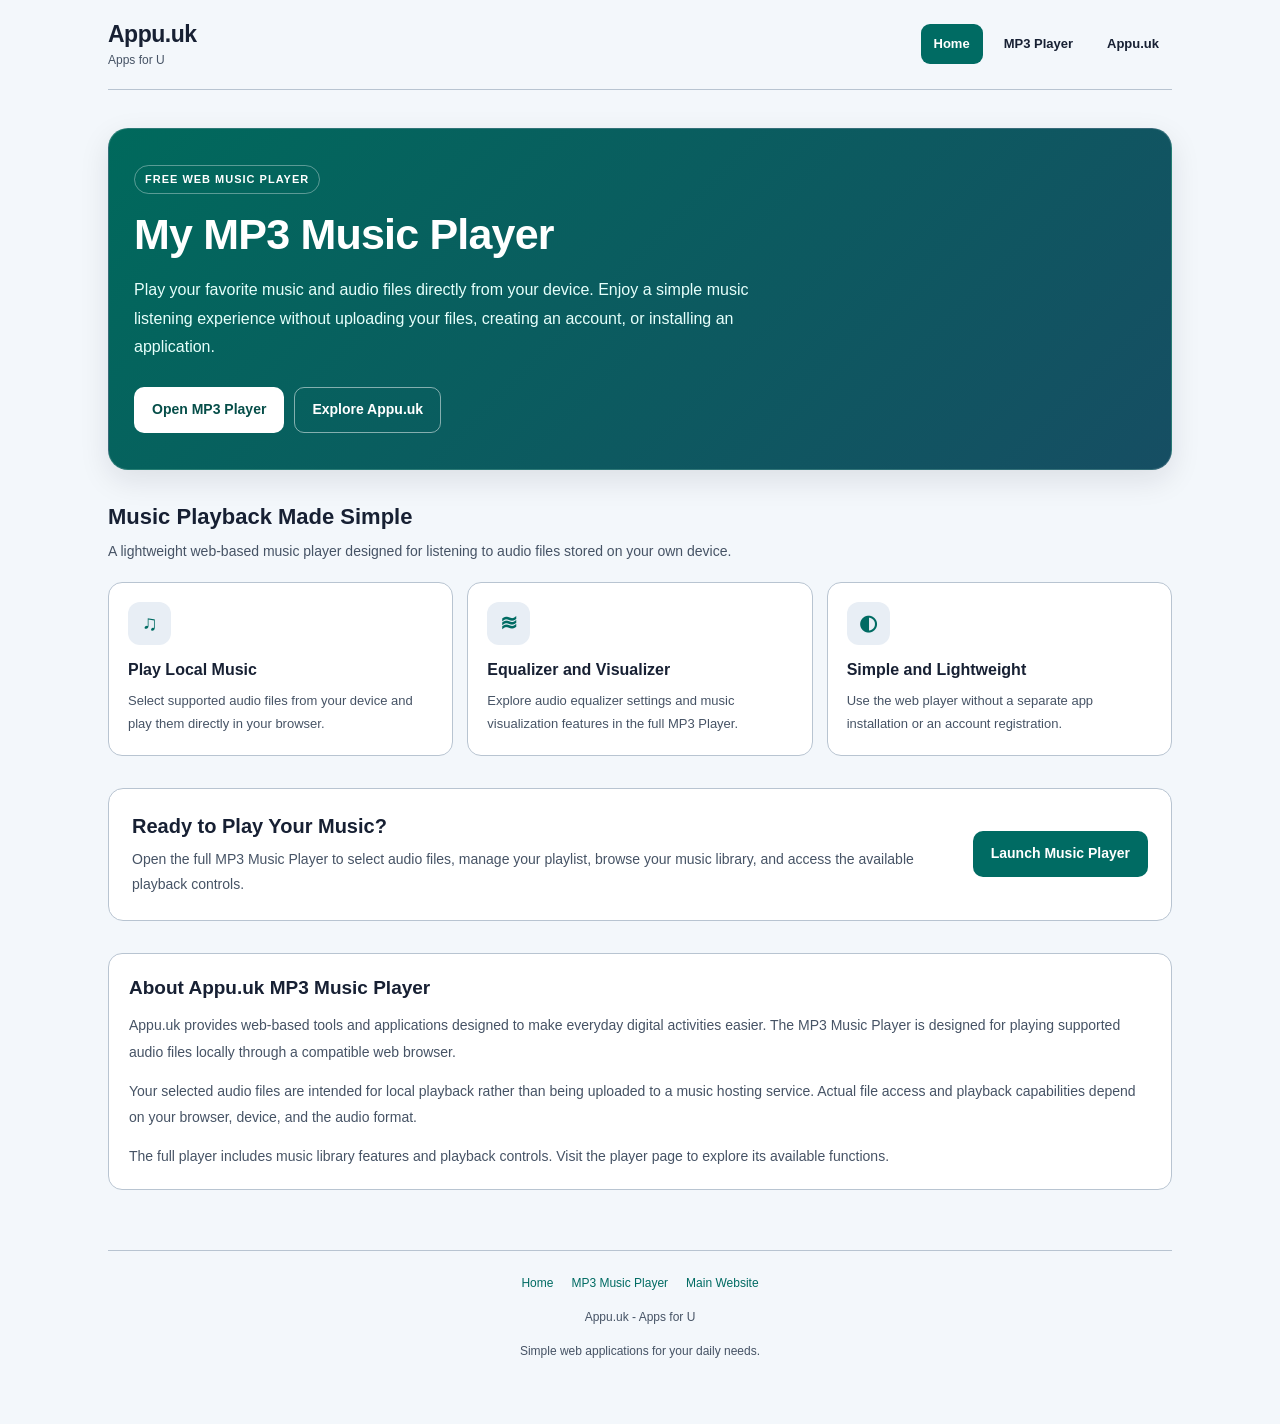
==== index.html @ 27577bc5 "Create index.html Create subdomain mp3.appu.uk." ====
<!doctype html>
<html amp lang="en">
<head>
  <meta charset="utf-8">
  <meta name="viewport" content="width=device-width,minimum-scale=1,initial-scale=1">

  <title>Appu.uk MP3 Player | Apps for U</title>

  <meta name="description" content="Discover the free Appu.uk MP3 Music Player. Play local music and audio files directly from your device without uploading files, signing up, or installing an app.">

  <meta name="theme-color" content="#006b63">
  <meta name="color-scheme" content="light dark">

  <link rel="canonical" href="https://www.mp3.appu.uk/">

  <link rel="icon" href="https://www.mp3.appu.uk/player/icons/icon-512.webp" type="image/webp">

  <script async src="https://cdn.ampproject.org/v0.js"></script>

  <style amp-boilerplate>
    body {
      -webkit-animation: -amp-start 8s steps(1,end) 0s 1 normal both;
      -moz-animation: -amp-start 8s steps(1,end) 0s 1 normal both;
      -ms-animation: -amp-start 8s steps(1,end) 0s 1 normal both;
      animation: -amp-start 8s steps(1,end) 0s 1 normal both;
    }

    @-webkit-keyframes -amp-start {
      from { visibility: hidden; }
      to { visibility: visible; }
    }

    @-moz-keyframes -amp-start {
      from { visibility: hidden; }
      to { visibility: visible; }
    }

    @-ms-keyframes -amp-start {
      from { visibility: hidden; }
      to { visibility: visible; }
    }

    @-o-keyframes -amp-start {
      from { visibility: hidden; }
      to { visibility: visible; }
    }

    @keyframes -amp-start {
      from { visibility: hidden; }
      to { visibility: visible; }
    }
  </style>

  <noscript>
    <style amp-boilerplate>
      body {
        -webkit-animation: none;
        -moz-animation: none;
        -ms-animation: none;
        animation: none;
      }
    </style>
  </noscript>

  <style amp-custom>
    :root {
      --amp-bg: #f3f7fb;
      --amp-surface: #ffffff;
      --amp-surface2: #e8eef5;
      --amp-text: #172033;
      --amp-muted: #465365;
      --amp-line: #b8c4d1;
      --amp-accent: #006b63;
      --amp-accent-text: #ffffff;
      --amp-gradient-start: #00695c;
      --amp-gradient-end: #164e63;
      --amp-shadow: 0 10px 30px rgba(15,23,42,.10);
    }

    * {
      box-sizing: border-box;
    }

    html {
      min-height: 100%;
      background: var(--amp-bg);
      scroll-behavior: smooth;
    }

    body {
      min-height: 100vh;
      margin: 0;
      padding: 0;
      background: var(--amp-bg);
      color: var(--amp-text);
      font-family: Arial, Helvetica, sans-serif;
      font-size: 16px;
      line-height: 1.6;
    }

    a {
      color: var(--amp-accent);
      text-decoration: none;
    }

    a:hover {
      text-decoration: underline;
    }

    .appu-site {
      width: 100%;
      max-width: 1100px;
      min-height: 100vh;
      margin: 0 auto;
      padding: 0 18px 35px;
    }

    .appu-header {
      display: flex;
      align-items: center;
      justify-content: space-between;
      gap: 18px;
      padding: 20px 0;
      border-bottom: 1px solid var(--amp-line);
    }

    .appu-brand {
      display: inline-block;
      min-width: 0;
      color: var(--amp-text);
      text-decoration: none;
    }

    .appu-brand-name {
      display: block;
      font-size: 23px;
      font-weight: 800;
      line-height: 1.25;
      letter-spacing: -.5px;
    }

    .appu-brand-tagline {
      display: block;
      margin-top: 3px;
      color: var(--amp-muted);
      font-size: 12px;
      line-height: 1.4;
    }

    .appu-desktop-nav {
      display: flex;
      align-items: center;
      justify-content: flex-end;
      gap: 8px;
    }

    .appu-nav-link {
      display: inline-flex;
      align-items: center;
      justify-content: center;
      min-height: 40px;
      padding: 8px 13px;
      border-radius: 9px;
      color: var(--amp-text);
      font-size: 13px;
      font-weight: 700;
      white-space: nowrap;
    }

    .appu-nav-link:hover {
      background: var(--amp-surface2);
      text-decoration: none;
    }

    .appu-nav-link-primary {
      background: var(--amp-accent);
      color: var(--amp-accent-text);
    }

    .appu-nav-link-primary:hover {
      background: var(--amp-gradient-start);
      color: var(--amp-accent-text);
    }

    .appu-main {
      padding: 38px 0 25px;
    }

    .appu-hero {
      position: relative;
      overflow: hidden;
      padding: 36px 25px;
      border: 1px solid rgba(255,255,255,.15);
      border-radius: 20px;
      background: linear-gradient(
        135deg,
        var(--amp-gradient-start),
        var(--amp-gradient-end)
      );
      color: #ffffff;
      box-shadow: var(--amp-shadow);
    }

    .appu-eyebrow {
      display: inline-block;
      margin-bottom: 15px;
      padding: 5px 10px;
      border: 1px solid rgba(255,255,255,.35);
      border-radius: 999px;
      color: #ffffff;
      font-size: 11px;
      font-weight: 700;
      letter-spacing: 1px;
      text-transform: uppercase;
    }

    .appu-hero h1 {
      max-width: 700px;
      margin: 0 0 15px;
      color: #ffffff;
      font-size: clamp(27px,5vw,43px);
      font-weight: 800;
      line-height: 1.2;
      letter-spacing: -.8px;
    }

    .appu-hero p {
      max-width: 650px;
      margin: 0;
      color: #e6fffb;
      font-size: 16px;
      line-height: 1.8;
    }

    .appu-hero-actions {
      display: flex;
      flex-wrap: wrap;
      gap: 10px;
      margin-top: 25px;
    }

    .appu-button {
      display: inline-flex;
      align-items: center;
      justify-content: center;
      min-height: 46px;
      padding: 11px 17px;
      border: 1px solid transparent;
      border-radius: 10px;
      font-size: 14px;
      font-weight: 700;
      line-height: 1.4;
      text-align: center;
      transition: background-color .2s ease;
    }

    .appu-button-primary {
      background: #ffffff;
      color: #064e49;
    }

    .appu-button-primary:hover {
      background: #e6fffb;
      text-decoration: none;
    }

    .appu-button-secondary {
      border-color: rgba(255,255,255,.5);
      background: transparent;
      color: #ffffff;
    }

    .appu-button-secondary:hover {
      background: rgba(255,255,255,.12);
      text-decoration: none;
    }

    .appu-section {
      margin-top: 32px;
    }

    .appu-section-heading {
      margin: 0 0 7px;
      color: var(--amp-text);
      font-size: 22px;
      font-weight: 800;
      line-height: 1.4;
    }

    .appu-section-description {
      margin: 0 0 18px;
      color: var(--amp-muted);
      font-size: 14px;
      line-height: 1.7;
    }

    .appu-feature-grid {
      display: grid;
      grid-template-columns: repeat(3,minmax(0,1fr));
      gap: 14px;
    }

    .appu-feature {
      min-width: 0;
      padding: 19px;
      border: 1px solid var(--amp-line);
      border-radius: 14px;
      background: var(--amp-surface);
    }

    .appu-feature-icon {
      display: flex;
      align-items: center;
      justify-content: center;
      width: 43px;
      height: 43px;
      margin-bottom: 13px;
      border-radius: 12px;
      background: var(--amp-surface2);
      color: var(--amp-accent);
      font-size: 21px;
      font-weight: 700;
    }

    .appu-feature h3 {
      margin: 0 0 7px;
      color: var(--amp-text);
      font-size: 16px;
      font-weight: 800;
      line-height: 1.5;
    }

    .appu-feature p {
      margin: 0;
      color: var(--amp-muted);
      font-size: 13px;
      line-height: 1.8;
    }

    .appu-player-card {
      display: flex;
      align-items: center;
      justify-content: space-between;
      gap: 20px;
      padding: 23px;
      border: 1px solid var(--amp-line);
      border-radius: 15px;
      background: var(--amp-surface);
    }

    .appu-player-card-content {
      flex: 1 1 auto;
      min-width: 0;
    }

    .appu-player-card h2 {
      margin: 0 0 7px;
      color: var(--amp-text);
      font-size: 20px;
      line-height: 1.4;
    }

    .appu-player-card p {
      margin: 0;
      color: var(--amp-muted);
      font-size: 14px;
      line-height: 1.8;
    }

    .appu-player-card-action {
      flex: 0 0 auto;
    }

    .appu-button-accent {
      background: var(--amp-accent);
      color: var(--amp-accent-text);
    }

    .appu-button-accent:hover {
      background: var(--amp-gradient-start);
      color: var(--amp-accent-text);
      text-decoration: none;
    }

    .appu-info {
      padding: 20px;
      border: 1px solid var(--amp-line);
      border-radius: 14px;
      background: var(--amp-surface);
    }

    .appu-info h2 {
      margin: 0 0 10px;
      color: var(--amp-text);
      font-size: 19px;
      line-height: 1.5;
    }

    .appu-info p {
      margin: 0 0 12px;
      color: var(--amp-muted);
      font-size: 14px;
      line-height: 1.9;
    }

    .appu-info p:last-child {
      margin-bottom: 0;
    }

    .appu-footer {
      margin-top: 35px;
      padding: 22px 0 15px;
      border-top: 1px solid var(--amp-line);
      color: var(--amp-muted);
      font-size: 12px;
      line-height: 1.8;
      text-align: center;
    }

    .appu-footer-links {
      display: flex;
      flex-wrap: wrap;
      align-items: center;
      justify-content: center;
      gap: 8px 18px;
      margin-bottom: 10px;
    }

    .appu-mobile-nav {
      display: none;
    }

    @media (max-width:768px) {
      body {
        padding-bottom: 68px;
      }

      .appu-site {
        padding: 0 13px 25px;
      }

      .appu-header {
        padding: 15px 0;
      }

      .appu-brand-name {
        font-size: 21px;
      }

      .appu-desktop-nav {
        display: none;
      }

      .appu-main {
        padding-top: 20px;
      }

      .appu-hero {
        padding: 27px 19px;
        border-radius: 16px;
      }

      .appu-hero h1 {
        font-size: 29px;
      }

      .appu-hero p {
        font-size: 14px;
      }

      .appu-feature-grid {
        grid-template-columns: 1fr;
        gap: 11px;
      }

      .appu-feature {
        padding: 16px;
      }

      .appu-feature-icon {
        margin-bottom: 9px;
      }

      .appu-player-card {
        align-items: flex-start;
        flex-direction: column;
        gap: 16px;
        padding: 18px;
      }

      .appu-player-card-action {
        width: 100%;
      }

      .appu-player-card-action .appu-button {
        width: 100%;
      }

      .appu-mobile-nav {
        position: fixed;
        right: 0;
        bottom: 0;
        left: 0;
        z-index: 1000;
        display: flex;
        align-items: center;
        justify-content: space-around;
        height: 64px;
        padding-bottom: env(safe-area-inset-bottom);
        border-top: 1px solid var(--amp-line);
        background: var(--amp-surface);
      }

      .appu-mobile-nav a {
        display: flex;
        flex: 1 1 0;
        align-items: center;
        justify-content: center;
        flex-direction: column;
        gap: 3px;
        min-width: 0;
        height: 100%;
        color: var(--amp-text);
        font-size: 11px;
        font-weight: 700;
        line-height: 1.3;
        text-decoration: none;
      }

      .appu-mobile-nav a:hover {
        background: var(--amp-surface2);
      }

      .appu-mobile-nav-icon {
        font-size: 20px;
        line-height: 1.2;
      }

      .appu-mobile-nav .appu-mobile-active {
        color: var(--amp-accent);
      }
    }

    @media (prefers-reduced-motion:reduce) {
      *,
      *::before,
      *::after {
        scroll-behavior: auto !important;
        transition: none !important;
      }
    }
  </style>
</head>

<body>
  <div class="appu-site">

    <header class="appu-header">
      <a class="appu-brand" href="https://www.mp3.appu.uk/" aria-label="Appu.uk MP3 Player homepage">
        <span class="appu-brand-name">Appu.uk</span>
        <span class="appu-brand-tagline">Apps for U</span>
      </a>

      <nav class="appu-desktop-nav" aria-label="Main navigation">
        <a class="appu-nav-link appu-nav-link-primary" href="https://www.mp3.appu.uk/">Home</a>
        <a class="appu-nav-link" href="https://www.mp3.appu.uk/player">MP3 Player</a>
        <a class="appu-nav-link" href="https://www.appu.uk/">Appu.uk</a>
      </nav>
    </header>

    <main class="appu-main">

      <section class="appu-hero">
        <span class="appu-eyebrow">Free Web Music Player</span>

        <h1>My MP3 Music Player</h1>

        <p>
          Play your favorite music and audio files directly from your device.
          Enjoy a simple music listening experience without uploading your
          files, creating an account, or installing an application.
        </p>

        <div class="appu-hero-actions">
          <a class="appu-button appu-button-primary"
             href="https://www.mp3.appu.uk/player">
            Open MP3 Player
          </a>

          <a class="appu-button appu-button-secondary"
             href="https://www.appu.uk/">
            Explore Appu.uk
          </a>
        </div>
      </section>

      <section class="appu-section" aria-labelledby="features-title">
        <h2 class="appu-section-heading" id="features-title">
          Music Playback Made Simple
        </h2>

        <p class="appu-section-description">
          A lightweight web-based music player designed for listening to
          audio files stored on your own device.
        </p>

        <div class="appu-feature-grid">

          <article class="appu-feature">
            <div class="appu-feature-icon" aria-hidden="true">♫</div>
            <h3>Play Local Music</h3>
            <p>
              Select supported audio files from your device and play them
              directly in your browser.
            </p>
          </article>

          <article class="appu-feature">
            <div class="appu-feature-icon" aria-hidden="true">≋</div>
            <h3>Equalizer and Visualizer</h3>
            <p>
              Explore audio equalizer settings and music visualization
              features in the full MP3 Player.
            </p>
          </article>

          <article class="appu-feature">
            <div class="appu-feature-icon" aria-hidden="true">◐</div>
            <h3>Simple and Lightweight</h3>
            <p>
              Use the web player without a separate app installation or
              an account registration.
            </p>
          </article>

        </div>
      </section>

      <section class="appu-section" aria-labelledby="player-title">
        <div class="appu-player-card">
          <div class="appu-player-card-content">
            <h2 id="player-title">Ready to Play Your Music?</h2>
            <p>
              Open the full MP3 Music Player to select audio files, manage
              your playlist, browse your music library, and access the
              available playback controls.
            </p>
          </div>

          <div class="appu-player-card-action">
            <a class="appu-button appu-button-accent"
               href="https://www.mp3.appu.uk/player">
              Launch Music Player
            </a>
          </div>
        </div>
      </section>

      <section class="appu-section appu-info" aria-labelledby="about-title">
        <h2 id="about-title">About Appu.uk MP3 Music Player</h2>

        <p>
          Appu.uk provides web-based tools and applications designed to
          make everyday digital activities easier. The MP3 Music Player
          is designed for playing supported audio files locally through
          a compatible web browser.
        </p>

        <p>
          Your selected audio files are intended for local playback rather
          than being uploaded to a music hosting service. Actual file access
          and playback capabilities depend on your browser, device, and the
          audio format.
        </p>

        <p>
          The full player includes music library features and playback
          controls. Visit the player page to explore its available functions.
        </p>
      </section>

    </main>

    <footer class="appu-footer">
      <nav class="appu-footer-links" aria-label="Footer navigation">
        <a href="https://www.mp3.appu.uk/">Home</a>
        <a href="https://www.mp3.appu.uk/player">MP3 Music Player</a>
        <a href="https://www.appu.uk/">Main Website</a>
      </nav>

      <p>
        Appu.uk - Apps for U
      </p>

      <p>
        Simple web applications for your daily needs.
      </p>
    </footer>

  </div>

  <nav class="appu-mobile-nav" aria-label="Mobile navigation">
    <a class="appu-mobile-active" href="https://www.mp3.appu.uk/">
      <span class="appu-mobile-nav-icon" aria-hidden="true">⌂</span>
      <span>Home</span>
    </a>

    <a href="https://www.mp3.appu.uk/player">
      <span class="appu-mobile-nav-icon" aria-hidden="true">♫</span>
      <span>Player</span>
    </a>

    <a href="https://www.appu.uk/">
      <span class="appu-mobile-nav-icon" aria-hidden="true">▦</span>
      <span>Apps</span>
    </a>
  </nav>

</body>
</html>
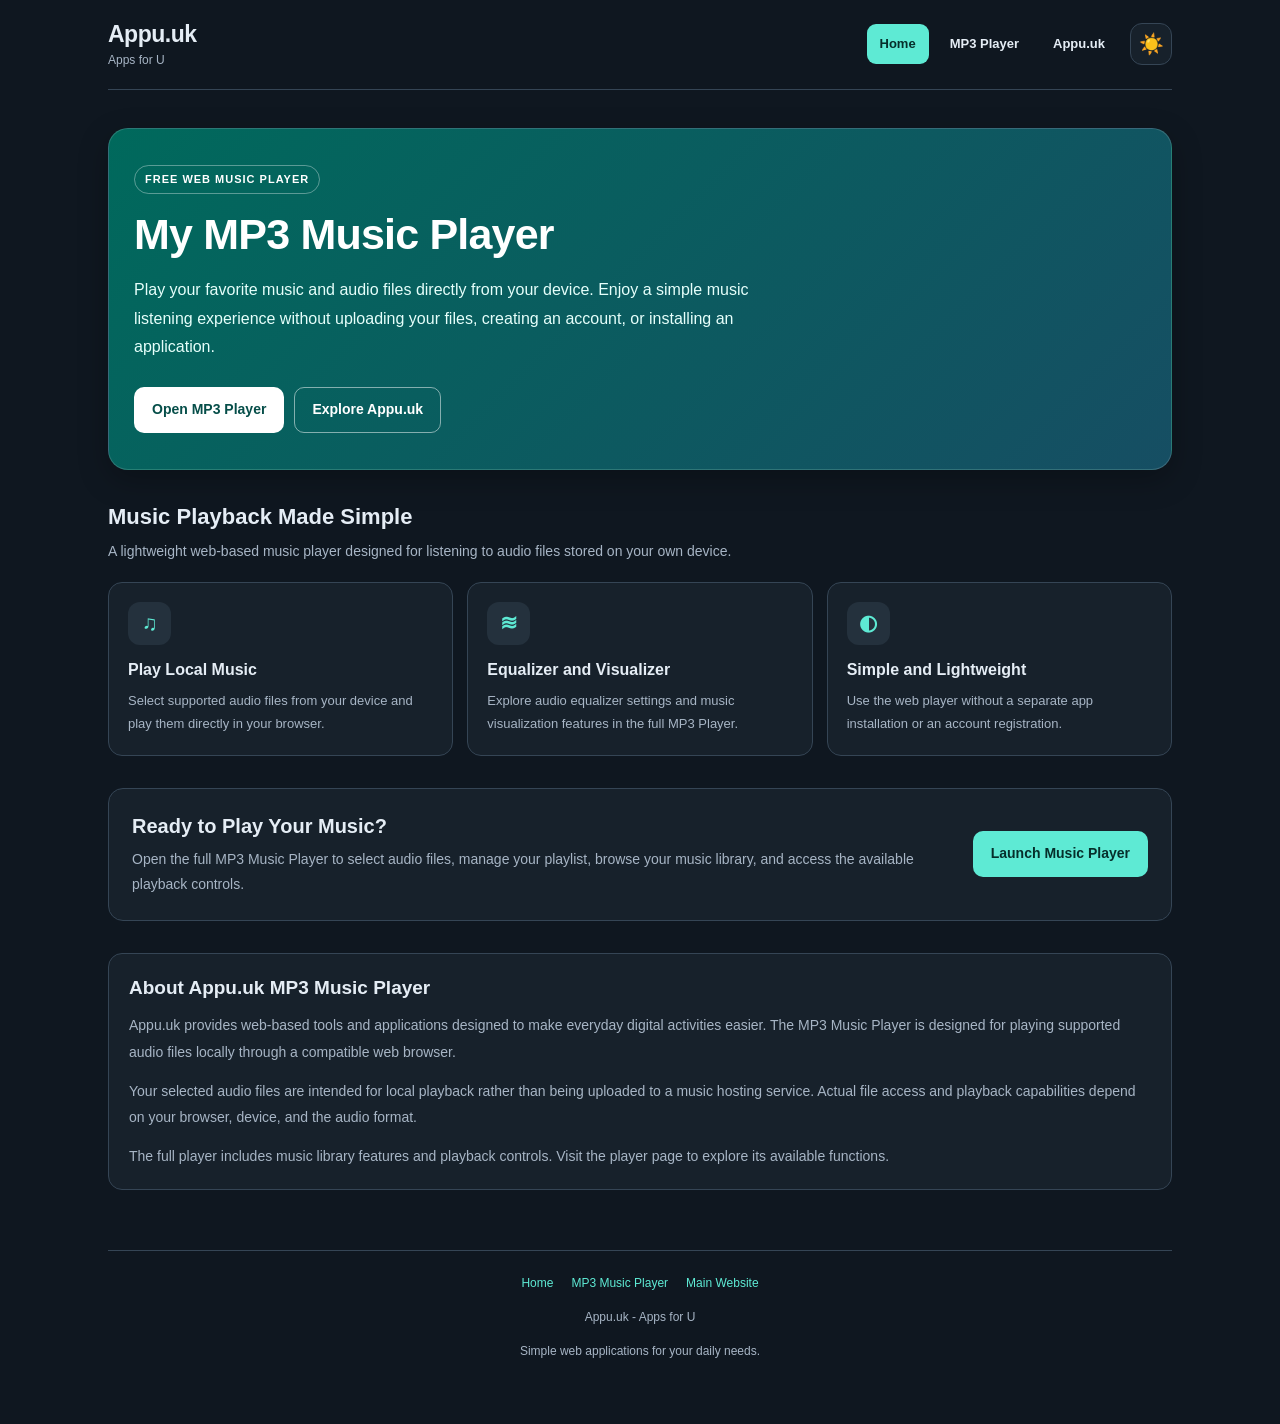
==== commit dfaec0ec: "Update index.html" ====
--- a/index.html
+++ b/index.html
@@ -8,14 +8,17 @@
 
   <meta name="description" content="Discover the free Appu.uk MP3 Music Player. Play local music and audio files directly from your device without uploading files, signing up, or installing an app.">
 
-  <meta name="theme-color" content="#006b63">
-  <meta name="color-scheme" content="light dark">
+  <meta name="theme-color" content="#0f1720">
+  <meta name="color-scheme" content="dark light">
+
+  <meta name="amp-script-src" content="sha384-xlV3ZPC_SBzoZJtSv9Wi5dJPf_HG3k6IeHAAzwgFjaaxNdtWjEjHzvZ6F9vQ2JXE">
 
   <link rel="canonical" href="https://www.mp3.appu.uk/">
 
   <link rel="icon" href="https://www.mp3.appu.uk/player/icons/icon-512.webp" type="image/webp">
 
   <script async src="https://cdn.ampproject.org/v0.js"></script>
+  <script async custom-element="amp-script" src="https://cdn.ampproject.org/v0/amp-script-0.1.js"></script>
 
   <style amp-boilerplate>
     body {
@@ -64,6 +67,72 @@
 
   <style amp-custom>
     :root {
+      color-scheme: dark;
+      --amp-bg: #0f1720;
+      --amp-surface: #17212b;
+      --amp-surface2: #24313d;
+      --amp-text: #e5edf5;
+      --amp-muted: #a7b5c5;
+      --amp-line: #354555;
+      --amp-accent: #5eead4;
+      --amp-accent-text: #062f2b;
+      --amp-gradient-start: #00695c;
+      --amp-gradient-end: #164e63;
+      --amp-shadow: 0 10px 30px rgba(0,0,0,.25);
+    }
+
+    * {
+      box-sizing: border-box;
+      transition:
+        background-color 2s ease,
+        color 2s ease,
+        border-color 2s ease,
+        box-shadow 2s ease;
+    }
+
+    html {
+      min-height: 100%;
+      background: var(--amp-bg);
+      color: var(--amp-text);
+      scroll-behavior: smooth;
+    }
+
+    body {
+      min-height: 100vh;
+      margin: 0;
+      padding: 0;
+      background: var(--amp-bg);
+      color: var(--amp-text);
+      font-family: Arial, Helvetica, sans-serif;
+      font-size: 16px;
+      line-height: 1.6;
+    }
+
+    .appu-theme-root {
+      min-height: 100vh;
+      background: var(--amp-bg);
+      color: var(--amp-text);
+    }
+
+    .appu-theme-root.appu-dark {
+      color-scheme: dark;
+      --amp-bg: #0f1720;
+      --amp-surface: #17212b;
+      --amp-surface2: #24313d;
+      --amp-text: #e5edf5;
+      --amp-muted: #a7b5c5;
+      --amp-line: #354555;
+      --amp-accent: #5eead4;
+      --amp-accent-text: #062f2b;
+      --amp-gradient-start: #00695c;
+      --amp-gradient-end: #164e63;
+      --amp-shadow: 0 10px 30px rgba(0,0,0,.25);
+      background: var(--amp-bg);
+      color: var(--amp-text);
+    }
+
+    .appu-theme-root.appu-day {
+      color-scheme: light;
       --amp-bg: #f3f7fb;
       --amp-surface: #ffffff;
       --amp-surface2: #e8eef5;
@@ -75,27 +144,8 @@
       --amp-gradient-start: #00695c;
       --amp-gradient-end: #164e63;
       --amp-shadow: 0 10px 30px rgba(15,23,42,.10);
-    }
-
-    * {
-      box-sizing: border-box;
-    }
-
-    html {
-      min-height: 100%;
       background: var(--amp-bg);
-      scroll-behavior: smooth;
-    }
-
-    body {
-      min-height: 100vh;
-      margin: 0;
-      padding: 0;
-      background: var(--amp-bg);
-      color: var(--amp-text);
-      font-family: Arial, Helvetica, sans-serif;
-      font-size: 16px;
-      line-height: 1.6;
+      color: var(--amp-text);
     }
 
     a {
@@ -126,8 +176,13 @@
 
     .appu-brand {
       display: inline-block;
+      flex: 0 0 auto;
       min-width: 0;
       color: var(--amp-text);
+      text-decoration: none;
+    }
+
+    .appu-brand:hover {
       text-decoration: none;
     }
 
@@ -145,6 +200,16 @@
       color: var(--amp-muted);
       font-size: 12px;
       line-height: 1.4;
+    }
+
+    .appu-header-right {
+      display: flex;
+      flex: 0 1 auto;
+      align-items: center;
+      justify-content: flex-end;
+      gap: 12px;
+      min-width: 0;
+      margin-left: auto;
     }
 
     .appu-desktop-nav {
@@ -179,7 +244,35 @@
 
     .appu-nav-link-primary:hover {
       background: var(--amp-gradient-start);
-      color: var(--amp-accent-text);
+      color: #ffffff;
+    }
+
+    .appu-theme-toggle {
+      display: inline-flex;
+      flex: 0 0 auto;
+      align-items: center;
+      justify-content: center;
+      width: 42px;
+      height: 42px;
+      margin: 0;
+      padding: 0;
+      border: 1px solid var(--amp-line);
+      border-radius: 12px;
+      background: var(--amp-surface);
+      color: var(--amp-text);
+      font-family: Arial, Helvetica, sans-serif;
+      font-size: 20px;
+      line-height: 1;
+      cursor: pointer;
+    }
+
+    .appu-theme-toggle:hover {
+      background: var(--amp-surface2);
+    }
+
+    .appu-theme-toggle:focus {
+      outline: 2px solid var(--amp-accent);
+      outline-offset: 3px;
     }
 
     .appu-main {
@@ -251,7 +344,11 @@
       font-weight: 700;
       line-height: 1.4;
       text-align: center;
-      transition: background-color .2s ease;
+      transition:
+        background-color 2s ease,
+        color 2s ease,
+        border-color 2s ease,
+        box-shadow 2s ease;
     }
 
     .appu-button-primary {
@@ -378,7 +475,7 @@
 
     .appu-button-accent:hover {
       background: var(--amp-gradient-start);
-      color: var(--amp-accent-text);
+      color: #ffffff;
       text-decoration: none;
     }
 
@@ -430,7 +527,26 @@
       display: none;
     }
 
-    @media (max-width:768px) {
+    @media (max-width: 900px) {
+      .appu-header {
+        gap: 12px;
+      }
+
+      .appu-header-right {
+        gap: 8px;
+      }
+
+      .appu-desktop-nav {
+        gap: 4px;
+      }
+
+      .appu-nav-link {
+        padding: 8px 9px;
+        font-size: 12px;
+      }
+    }
+
+    @media (max-width: 768px) {
       body {
         padding-bottom: 68px;
       }
@@ -440,6 +556,8 @@
       }
 
       .appu-header {
+        justify-content: space-between;
+        gap: 12px;
         padding: 15px 0;
       }
 
@@ -447,8 +565,18 @@
         font-size: 21px;
       }
 
+      .appu-header-right {
+        flex: 0 0 auto;
+        margin-left: auto;
+      }
+
       .appu-desktop-nav {
         display: none;
+      }
+
+      .appu-theme-toggle {
+        width: 42px;
+        height: 42px;
       }
 
       .appu-main {
@@ -541,180 +669,224 @@
       }
     }
 
-    @media (prefers-reduced-motion:reduce) {
+    @media (prefers-reduced-motion: reduce) {
       *,
       *::before,
       *::after {
-        scroll-behavior: auto !important;
-        transition: none !important;
+        scroll-behavior: auto;
+        transition: none;
       }
     }
   </style>
 </head>
 
 <body>
-  <div class="appu-site">
-
-    <header class="appu-header">
-      <a class="appu-brand" href="https://www.mp3.appu.uk/" aria-label="Appu.uk MP3 Player homepage">
-        <span class="appu-brand-name">Appu.uk</span>
-        <span class="appu-brand-tagline">Apps for U</span>
-      </a>
-
-      <nav class="appu-desktop-nav" aria-label="Main navigation">
-        <a class="appu-nav-link appu-nav-link-primary" href="https://www.mp3.appu.uk/">Home</a>
-        <a class="appu-nav-link" href="https://www.mp3.appu.uk/player">MP3 Player</a>
-        <a class="appu-nav-link" href="https://www.appu.uk/">Appu.uk</a>
+  <amp-script layout="container" script="appu-theme-script">
+    <div class="appu-theme-root appu-dark" id="appu-theme-root">
+
+      <div class="appu-site">
+
+        <header class="appu-header">
+          <a class="appu-brand" href="https://www.mp3.appu.uk/" aria-label="Appu.uk MP3 Player homepage">
+            <span class="appu-brand-name">Appu.uk</span>
+            <span class="appu-brand-tagline">Apps for U</span>
+          </a>
+
+          <div class="appu-header-right">
+            <nav class="appu-desktop-nav" aria-label="Main navigation">
+              <a class="appu-nav-link appu-nav-link-primary" href="https://www.mp3.appu.uk/">Home</a>
+              <a class="appu-nav-link" href="https://www.mp3.appu.uk/player">MP3 Player</a>
+              <a class="appu-nav-link" href="https://www.appu.uk/">Appu.uk</a>
+            </nav>
+
+            <button
+              class="appu-theme-toggle"
+              id="appu-theme-toggle"
+              type="button"
+              aria-label="Switch to day theme"
+              title="Switch to day theme">
+              ☀️
+            </button>
+          </div>
+        </header>
+
+        <main class="appu-main">
+
+          <section class="appu-hero">
+            <span class="appu-eyebrow">Free Web Music Player</span>
+
+            <h1>My MP3 Music Player</h1>
+
+            <p>
+              Play your favorite music and audio files directly from your device.
+              Enjoy a simple music listening experience without uploading your
+              files, creating an account, or installing an application.
+            </p>
+
+            <div class="appu-hero-actions">
+              <a class="appu-button appu-button-primary"
+                 href="https://www.mp3.appu.uk/player">
+                Open MP3 Player
+              </a>
+
+              <a class="appu-button appu-button-secondary"
+                 href="https://www.appu.uk/">
+                Explore Appu.uk
+              </a>
+            </div>
+          </section>
+
+          <section class="appu-section" aria-labelledby="features-title">
+            <h2 class="appu-section-heading" id="features-title">
+              Music Playback Made Simple
+            </h2>
+
+            <p class="appu-section-description">
+              A lightweight web-based music player designed for listening to
+              audio files stored on your own device.
+            </p>
+
+            <div class="appu-feature-grid">
+
+              <article class="appu-feature">
+                <div class="appu-feature-icon" aria-hidden="true">♫</div>
+                <h3>Play Local Music</h3>
+                <p>
+                  Select supported audio files from your device and play them
+                  directly in your browser.
+                </p>
+              </article>
+
+              <article class="appu-feature">
+                <div class="appu-feature-icon" aria-hidden="true">≋</div>
+                <h3>Equalizer and Visualizer</h3>
+                <p>
+                  Explore audio equalizer settings and music visualization
+                  features in the full MP3 Player.
+                </p>
+              </article>
+
+              <article class="appu-feature">
+                <div class="appu-feature-icon" aria-hidden="true">◐</div>
+                <h3>Simple and Lightweight</h3>
+                <p>
+                  Use the web player without a separate app installation or
+                  an account registration.
+                </p>
+              </article>
+
+            </div>
+          </section>
+
+          <section class="appu-section" aria-labelledby="player-title">
+            <div class="appu-player-card">
+              <div class="appu-player-card-content">
+                <h2 id="player-title">Ready to Play Your Music?</h2>
+                <p>
+                  Open the full MP3 Music Player to select audio files, manage
+                  your playlist, browse your music library, and access the
+                  available playback controls.
+                </p>
+              </div>
+
+              <div class="appu-player-card-action">
+                <a class="appu-button appu-button-accent"
+                   href="https://www.mp3.appu.uk/player">
+                  Launch Music Player
+                </a>
+              </div>
+            </div>
+          </section>
+
+          <section class="appu-section appu-info" aria-labelledby="about-title">
+            <h2 id="about-title">About Appu.uk MP3 Music Player</h2>
+
+            <p>
+              Appu.uk provides web-based tools and applications designed to
+              make everyday digital activities easier. The MP3 Music Player
+              is designed for playing supported audio files locally through
+              a compatible web browser.
+            </p>
+
+            <p>
+              Your selected audio files are intended for local playback rather
+              than being uploaded to a music hosting service. Actual file access
+              and playback capabilities depend on your browser, device, and the
+              audio format.
+            </p>
+
+            <p>
+              The full player includes music library features and playback
+              controls. Visit the player page to explore its available functions.
+            </p>
+          </section>
+
+        </main>
+
+        <footer class="appu-footer">
+          <nav class="appu-footer-links" aria-label="Footer navigation">
+            <a href="https://www.mp3.appu.uk/">Home</a>
+            <a href="https://www.mp3.appu.uk/player">MP3 Music Player</a>
+            <a href="https://www.appu.uk/">Main Website</a>
+          </nav>
+
+          <p>Appu.uk - Apps for U</p>
+          <p>Simple web applications for your daily needs.</p>
+        </footer>
+
+      </div>
+
+      <nav class="appu-mobile-nav" aria-label="Mobile navigation">
+        <a class="appu-mobile-active" href="https://www.mp3.appu.uk/">
+          <span class="appu-mobile-nav-icon" aria-hidden="true">⌂</span>
+          <span>Home</span>
+        </a>
+
+        <a href="https://www.mp3.appu.uk/player">
+          <span class="appu-mobile-nav-icon" aria-hidden="true">♫</span>
+          <span>Player</span>
+        </a>
+
+        <a href="https://www.appu.uk/">
+          <span class="appu-mobile-nav-icon" aria-hidden="true">▦</span>
+          <span>Apps</span>
+        </a>
       </nav>
-    </header>
-
-    <main class="appu-main">
-
-      <section class="appu-hero">
-        <span class="appu-eyebrow">Free Web Music Player</span>
-
-        <h1>My MP3 Music Player</h1>
-
-        <p>
-          Play your favorite music and audio files directly from your device.
-          Enjoy a simple music listening experience without uploading your
-          files, creating an account, or installing an application.
-        </p>
-
-        <div class="appu-hero-actions">
-          <a class="appu-button appu-button-primary"
-             href="https://www.mp3.appu.uk/player">
-            Open MP3 Player
-          </a>
-
-          <a class="appu-button appu-button-secondary"
-             href="https://www.appu.uk/">
-            Explore Appu.uk
-          </a>
-        </div>
-      </section>
-
-      <section class="appu-section" aria-labelledby="features-title">
-        <h2 class="appu-section-heading" id="features-title">
-          Music Playback Made Simple
-        </h2>
-
-        <p class="appu-section-description">
-          A lightweight web-based music player designed for listening to
-          audio files stored on your own device.
-        </p>
-
-        <div class="appu-feature-grid">
-
-          <article class="appu-feature">
-            <div class="appu-feature-icon" aria-hidden="true">♫</div>
-            <h3>Play Local Music</h3>
-            <p>
-              Select supported audio files from your device and play them
-              directly in your browser.
-            </p>
-          </article>
-
-          <article class="appu-feature">
-            <div class="appu-feature-icon" aria-hidden="true">≋</div>
-            <h3>Equalizer and Visualizer</h3>
-            <p>
-              Explore audio equalizer settings and music visualization
-              features in the full MP3 Player.
-            </p>
-          </article>
-
-          <article class="appu-feature">
-            <div class="appu-feature-icon" aria-hidden="true">◐</div>
-            <h3>Simple and Lightweight</h3>
-            <p>
-              Use the web player without a separate app installation or
-              an account registration.
-            </p>
-          </article>
-
-        </div>
-      </section>
-
-      <section class="appu-section" aria-labelledby="player-title">
-        <div class="appu-player-card">
-          <div class="appu-player-card-content">
-            <h2 id="player-title">Ready to Play Your Music?</h2>
-            <p>
-              Open the full MP3 Music Player to select audio files, manage
-              your playlist, browse your music library, and access the
-              available playback controls.
-            </p>
-          </div>
-
-          <div class="appu-player-card-action">
-            <a class="appu-button appu-button-accent"
-               href="https://www.mp3.appu.uk/player">
-              Launch Music Player
-            </a>
-          </div>
-        </div>
-      </section>
-
-      <section class="appu-section appu-info" aria-labelledby="about-title">
-        <h2 id="about-title">About Appu.uk MP3 Music Player</h2>
-
-        <p>
-          Appu.uk provides web-based tools and applications designed to
-          make everyday digital activities easier. The MP3 Music Player
-          is designed for playing supported audio files locally through
-          a compatible web browser.
-        </p>
-
-        <p>
-          Your selected audio files are intended for local playback rather
-          than being uploaded to a music hosting service. Actual file access
-          and playback capabilities depend on your browser, device, and the
-          audio format.
-        </p>
-
-        <p>
-          The full player includes music library features and playback
-          controls. Visit the player page to explore its available functions.
-        </p>
-      </section>
-
-    </main>
-
-    <footer class="appu-footer">
-      <nav class="appu-footer-links" aria-label="Footer navigation">
-        <a href="https://www.mp3.appu.uk/">Home</a>
-        <a href="https://www.mp3.appu.uk/player">MP3 Music Player</a>
-        <a href="https://www.appu.uk/">Main Website</a>
-      </nav>
-
-      <p>
-        Appu.uk - Apps for U
-      </p>
-
-      <p>
-        Simple web applications for your daily needs.
-      </p>
-    </footer>
-
-  </div>
-
-  <nav class="appu-mobile-nav" aria-label="Mobile navigation">
-    <a class="appu-mobile-active" href="https://www.mp3.appu.uk/">
-      <span class="appu-mobile-nav-icon" aria-hidden="true">⌂</span>
-      <span>Home</span>
-    </a>
-
-    <a href="https://www.mp3.appu.uk/player">
-      <span class="appu-mobile-nav-icon" aria-hidden="true">♫</span>
-      <span>Player</span>
-    </a>
-
-    <a href="https://www.appu.uk/">
-      <span class="appu-mobile-nav-icon" aria-hidden="true">▦</span>
-      <span>Apps</span>
-    </a>
-  </nav>
+
+    </div>
+  </amp-script>
+
+<script id="appu-theme-script" type="text/plain" target="amp-script">const root = document.getElementById('appu-theme-root');
+const toggle = document.getElementById('appu-theme-toggle');
+const storageKey = 'appu-mp3-home-theme';
+
+function applyTheme(theme) {
+  const isDark = theme !== 'day';
+  root.classList.toggle('appu-dark', isDark);
+  root.classList.toggle('appu-day', !isDark);
+  toggle.textContent = isDark ? '☀️' : '🌙';
+  toggle.setAttribute('aria-label', isDark ? 'Switch to day theme' : 'Switch to dark theme');
+  toggle.setAttribute('title', isDark ? 'Switch to day theme' : 'Switch to dark theme');
+}
+
+let savedTheme = 'dark';
+try {
+  const storedTheme = localStorage.getItem(storageKey);
+  if (storedTheme === 'day' || storedTheme === 'dark') {
+    savedTheme = storedTheme;
+  }
+} catch (error) {}
+
+applyTheme(savedTheme);
+
+toggle.addEventListener('click', function () {
+  const isCurrentlyDark = root.classList.contains('appu-dark');
+  const nextTheme = isCurrentlyDark ? 'day' : 'dark';
+  applyTheme(nextTheme);
+  try {
+    localStorage.setItem(storageKey, nextTheme);
+  } catch (error) {}
+});</script>
 
 </body>
 </html>
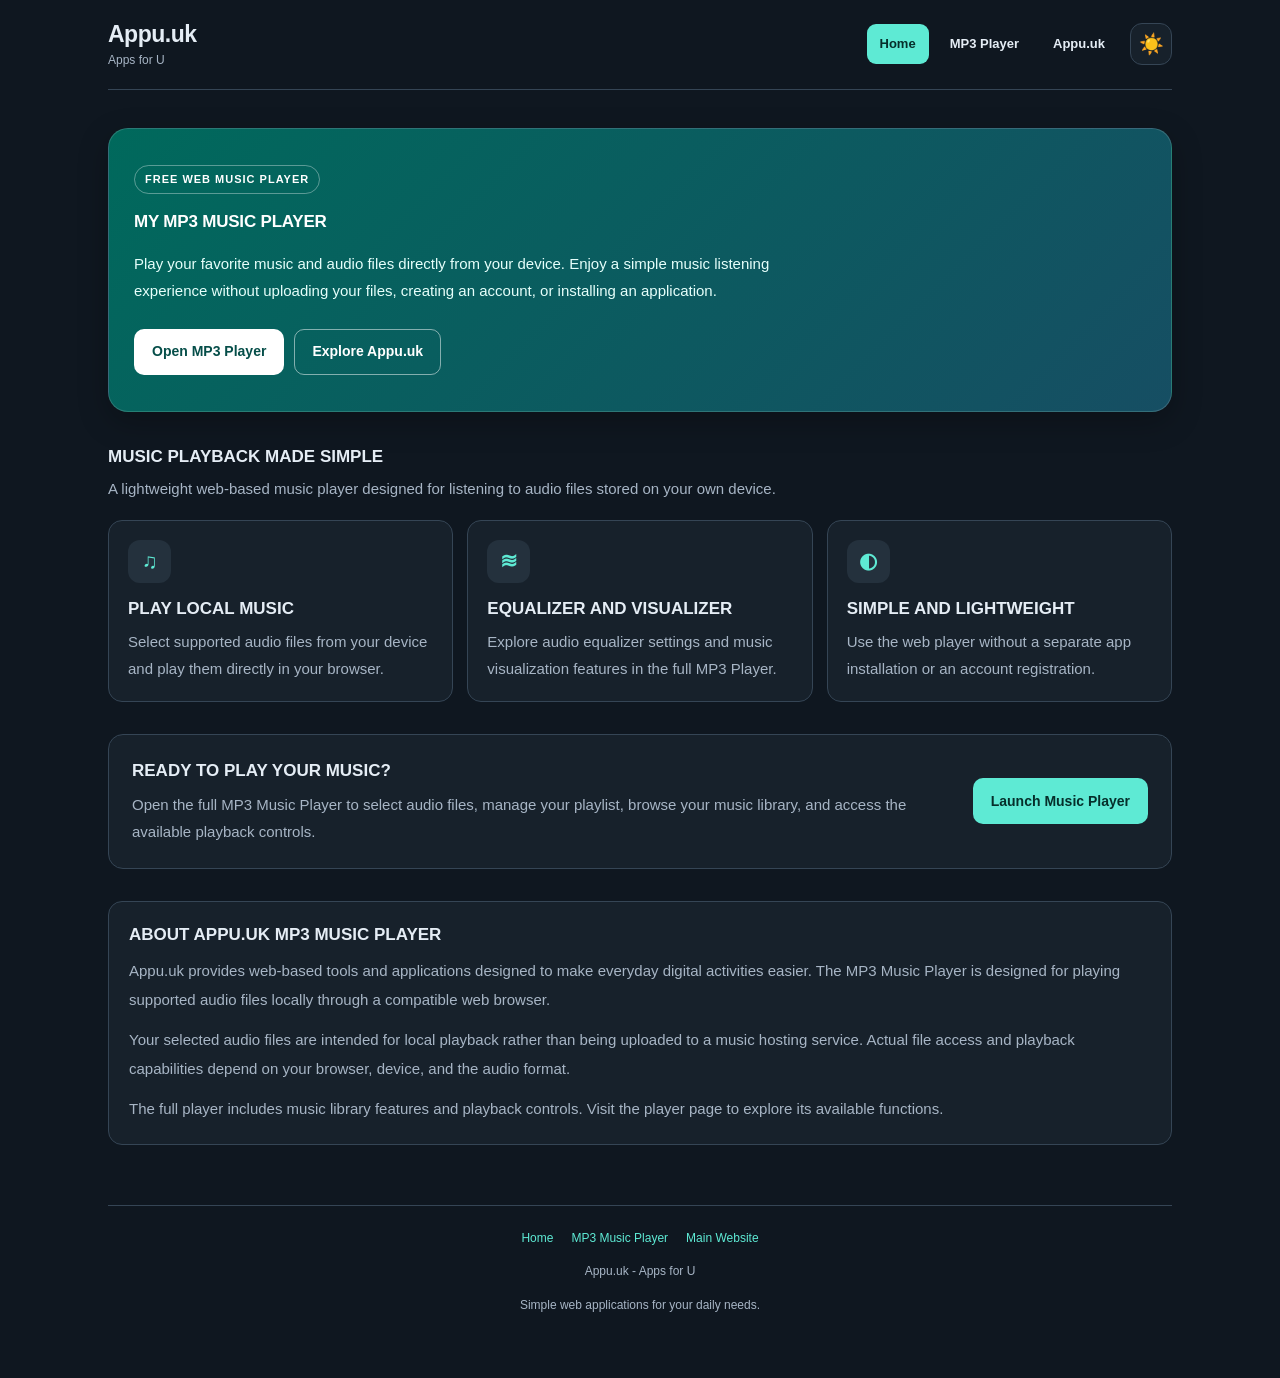
==== commit 2b1b1319: "Update index.html" ====
--- a/index.html
+++ b/index.html
@@ -1,8 +1,8 @@
 <!doctype html>
-<html amp lang="en">
+<html lang="en" class="appu-dark">
 <head>
   <meta charset="utf-8">
-  <meta name="viewport" content="width=device-width,minimum-scale=1,initial-scale=1">
+  <meta name="viewport" content="width=device-width, initial-scale=1">
 
   <title>Appu.uk MP3 Player | Apps for U</title>
 
@@ -11,63 +11,33 @@
   <meta name="theme-color" content="#0f1720">
   <meta name="color-scheme" content="dark light">
 
-  <meta name="amp-script-src" content="sha384-xlV3ZPC_SBzoZJtSv9Wi5dJPf_HG3k6IeHAAzwgFjaaxNdtWjEjHzvZ6F9vQ2JXE">
-
   <link rel="canonical" href="https://www.mp3.appu.uk/">
-
   <link rel="icon" href="https://www.mp3.appu.uk/player/icons/icon-512.webp" type="image/webp">
 
-  <script async src="https://cdn.ampproject.org/v0.js"></script>
-  <script async custom-element="amp-script" src="https://cdn.ampproject.org/v0/amp-script-0.1.js"></script>
-
-  <style amp-boilerplate>
-    body {
-      -webkit-animation: -amp-start 8s steps(1,end) 0s 1 normal both;
-      -moz-animation: -amp-start 8s steps(1,end) 0s 1 normal both;
-      -ms-animation: -amp-start 8s steps(1,end) 0s 1 normal both;
-      animation: -amp-start 8s steps(1,end) 0s 1 normal both;
-    }
-
-    @-webkit-keyframes -amp-start {
-      from { visibility: hidden; }
-      to { visibility: visible; }
-    }
-
-    @-moz-keyframes -amp-start {
-      from { visibility: hidden; }
-      to { visibility: visible; }
-    }
-
-    @-ms-keyframes -amp-start {
-      from { visibility: hidden; }
-      to { visibility: visible; }
-    }
-
-    @-o-keyframes -amp-start {
-      from { visibility: hidden; }
-      to { visibility: visible; }
-    }
-
-    @keyframes -amp-start {
-      from { visibility: hidden; }
-      to { visibility: visible; }
-    }
-  </style>
-
-  <noscript>
-    <style amp-boilerplate>
-      body {
-        -webkit-animation: none;
-        -moz-animation: none;
-        -ms-animation: none;
-        animation: none;
-      }
-    </style>
-  </noscript>
-
-  <style amp-custom>
+  <script>
+    (function () {
+      var theme = 'dark';
+
+      try {
+        var savedTheme = localStorage.getItem('appu-mp3-home-theme');
+
+        if (savedTheme === 'day' || savedTheme === 'dark') {
+          theme = savedTheme;
+        }
+      } catch (error) {}
+
+      document.documentElement.classList.remove('appu-dark', 'appu-day');
+      document.documentElement.classList.add('appu-' + theme);
+
+      document.documentElement.style.colorScheme =
+        theme === 'day' ? 'light' : 'dark';
+    })();
+  </script>
+
+  <style>
     :root {
       color-scheme: dark;
+
       --amp-bg: #0f1720;
       --amp-surface: #17212b;
       --amp-surface2: #24313d;
@@ -81,41 +51,9 @@
       --amp-shadow: 0 10px 30px rgba(0,0,0,.25);
     }
 
-    * {
-      box-sizing: border-box;
-      transition:
-        background-color 2s ease,
-        color 2s ease,
-        border-color 2s ease,
-        box-shadow 2s ease;
-    }
-
-    html {
-      min-height: 100%;
-      background: var(--amp-bg);
-      color: var(--amp-text);
-      scroll-behavior: smooth;
-    }
-
-    body {
-      min-height: 100vh;
-      margin: 0;
-      padding: 0;
-      background: var(--amp-bg);
-      color: var(--amp-text);
-      font-family: Arial, Helvetica, sans-serif;
-      font-size: 16px;
-      line-height: 1.6;
-    }
-
-    .appu-theme-root {
-      min-height: 100vh;
-      background: var(--amp-bg);
-      color: var(--amp-text);
-    }
-
-    .appu-theme-root.appu-dark {
+    html.appu-dark {
       color-scheme: dark;
+
       --amp-bg: #0f1720;
       --amp-surface: #17212b;
       --amp-surface2: #24313d;
@@ -127,12 +65,11 @@
       --amp-gradient-start: #00695c;
       --amp-gradient-end: #164e63;
       --amp-shadow: 0 10px 30px rgba(0,0,0,.25);
-      background: var(--amp-bg);
-      color: var(--amp-text);
-    }
-
-    .appu-theme-root.appu-day {
+    }
+
+    html.appu-day {
       color-scheme: light;
+
       --amp-bg: #f3f7fb;
       --amp-surface: #ffffff;
       --amp-surface2: #e8eef5;
@@ -144,6 +81,38 @@
       --amp-gradient-start: #00695c;
       --amp-gradient-end: #164e63;
       --amp-shadow: 0 10px 30px rgba(15,23,42,.10);
+    }
+
+    * {
+      box-sizing: border-box;
+
+      transition:
+        background-color 2s ease,
+        color 2s ease,
+        border-color 2s ease,
+        box-shadow 2s ease;
+    }
+
+    html {
+      min-height: 100%;
+      background: var(--amp-bg);
+      color: var(--amp-text);
+      scroll-behavior: smooth;
+    }
+
+    body {
+      min-height: 100vh;
+      margin: 0;
+      padding: 0;
+      background: var(--amp-bg);
+      color: var(--amp-text);
+      font-family: Arial, Helvetica, sans-serif;
+      font-size: 16px;
+      line-height: 1.6;
+    }
+
+    .appu-theme-root {
+      min-height: 100vh;
       background: var(--amp-bg);
       color: var(--amp-text);
     }
@@ -164,6 +133,8 @@
       margin: 0 auto;
       padding: 0 18px 35px;
     }
+
+    /* HEADER */
 
     .appu-header {
       display: flex;
@@ -246,6 +217,8 @@
       background: var(--amp-gradient-start);
       color: #ffffff;
     }
+
+    /* THEME TOGGLE */
 
     .appu-theme-toggle {
       display: inline-flex;
@@ -270,10 +243,28 @@
       background: var(--amp-surface2);
     }
 
-    .appu-theme-toggle:focus {
+    .appu-theme-toggle:focus-visible {
       outline: 2px solid var(--amp-accent);
       outline-offset: 3px;
     }
+
+    .appu-theme-toggle .appu-icon-day,
+    .appu-theme-toggle .appu-icon-night {
+      display: none;
+      align-items: center;
+      justify-content: center;
+      line-height: 1;
+    }
+
+    html.appu-dark .appu-theme-toggle .appu-icon-day {
+      display: inline-flex;
+    }
+
+    html.appu-day .appu-theme-toggle .appu-icon-night {
+      display: inline-flex;
+    }
+
+    /* MAIN */
 
     .appu-main {
       padding: 38px 0 25px;
@@ -307,21 +298,36 @@
       text-transform: uppercase;
     }
 
+    /* DESKTOP HEADING SIZES */
+
+    .appu-hero h1,
+    .appu-section-heading,
+    .appu-feature h3,
+    .appu-player-card h2,
+    .appu-info h2 {
+      font-size: 17px;
+      font-weight: 800;
+      line-height: 1.5;
+      text-transform: uppercase;
+    }
+
     .appu-hero h1 {
       max-width: 700px;
       margin: 0 0 15px;
       color: #ffffff;
-      font-size: clamp(27px,5vw,43px);
-      font-weight: 800;
-      line-height: 1.2;
-      letter-spacing: -.8px;
+      letter-spacing: -.2px;
+    }
+
+    /* DESKTOP PARAGRAPH SIZE */
+
+    p {
+      font-size: 15px;
     }
 
     .appu-hero p {
       max-width: 650px;
       margin: 0;
       color: #e6fffb;
-      font-size: 16px;
       line-height: 1.8;
     }
 
@@ -344,6 +350,7 @@
       font-weight: 700;
       line-height: 1.4;
       text-align: center;
+
       transition:
         background-color 2s ease,
         color 2s ease,
@@ -372,6 +379,8 @@
       text-decoration: none;
     }
 
+    /* SECTIONS */
+
     .appu-section {
       margin-top: 32px;
     }
@@ -379,21 +388,17 @@
     .appu-section-heading {
       margin: 0 0 7px;
       color: var(--amp-text);
-      font-size: 22px;
-      font-weight: 800;
-      line-height: 1.4;
     }
 
     .appu-section-description {
       margin: 0 0 18px;
       color: var(--amp-muted);
-      font-size: 14px;
       line-height: 1.7;
     }
 
     .appu-feature-grid {
       display: grid;
-      grid-template-columns: repeat(3,minmax(0,1fr));
+      grid-template-columns: repeat(3, minmax(0, 1fr));
       gap: 14px;
     }
 
@@ -422,17 +427,15 @@
     .appu-feature h3 {
       margin: 0 0 7px;
       color: var(--amp-text);
-      font-size: 16px;
-      font-weight: 800;
-      line-height: 1.5;
     }
 
     .appu-feature p {
       margin: 0;
       color: var(--amp-muted);
-      font-size: 13px;
       line-height: 1.8;
     }
+
+    /* PLAYER CARD */
 
     .appu-player-card {
       display: flex;
@@ -453,14 +456,11 @@
     .appu-player-card h2 {
       margin: 0 0 7px;
       color: var(--amp-text);
-      font-size: 20px;
-      line-height: 1.4;
     }
 
     .appu-player-card p {
       margin: 0;
       color: var(--amp-muted);
-      font-size: 14px;
       line-height: 1.8;
     }
 
@@ -478,6 +478,8 @@
       color: #ffffff;
       text-decoration: none;
     }
+
+    /* ABOUT */
 
     .appu-info {
       padding: 20px;
@@ -489,20 +491,19 @@
     .appu-info h2 {
       margin: 0 0 10px;
       color: var(--amp-text);
-      font-size: 19px;
-      line-height: 1.5;
     }
 
     .appu-info p {
       margin: 0 0 12px;
       color: var(--amp-muted);
-      font-size: 14px;
       line-height: 1.9;
     }
 
     .appu-info p:last-child {
       margin-bottom: 0;
     }
+
+    /* FOOTER */
 
     .appu-footer {
       margin-top: 35px;
@@ -514,6 +515,10 @@
       text-align: center;
     }
 
+    .appu-footer p {
+      font-size: 12px;
+    }
+
     .appu-footer-links {
       display: flex;
       flex-wrap: wrap;
@@ -523,6 +528,8 @@
       margin-bottom: 10px;
     }
 
+    /* MOBILE NAV */
+
     .appu-mobile-nav {
       display: none;
     }
@@ -545,6 +552,8 @@
         font-size: 12px;
       }
     }
+
+    /* MOBILE */
 
     @media (max-width: 768px) {
       body {
@@ -588,11 +597,25 @@
         border-radius: 16px;
       }
 
-      .appu-hero h1 {
-        font-size: 29px;
-      }
-
-      .appu-hero p {
+      /* MOBILE HEADING SIZE */
+
+      .appu-hero h1,
+      .appu-section-heading,
+      .appu-feature h3,
+      .appu-player-card h2,
+      .appu-info h2 {
+        font-size: 15px;
+        text-transform: uppercase;
+      }
+
+      /* MOBILE PARAGRAPH SIZE */
+
+      p,
+      .appu-hero p,
+      .appu-section-description,
+      .appu-feature p,
+      .appu-player-card p,
+      .appu-info p {
         font-size: 14px;
       }
 
@@ -630,11 +653,14 @@
         bottom: 0;
         left: 0;
         z-index: 1000;
+
         display: flex;
         align-items: center;
         justify-content: space-around;
+
         height: 64px;
         padding-bottom: env(safe-area-inset-bottom);
+
         border-top: 1px solid var(--amp-line);
         background: var(--amp-surface);
       }
@@ -646,8 +672,10 @@
         justify-content: center;
         flex-direction: column;
         gap: 3px;
+
         min-width: 0;
         height: 100%;
+
         color: var(--amp-text);
         font-size: 11px;
         font-weight: 700;
@@ -681,212 +709,260 @@
 </head>
 
 <body>
-  <amp-script layout="container" script="appu-theme-script">
-    <div class="appu-theme-root appu-dark" id="appu-theme-root">
-
-      <div class="appu-site">
-
-        <header class="appu-header">
-          <a class="appu-brand" href="https://www.mp3.appu.uk/" aria-label="Appu.uk MP3 Player homepage">
-            <span class="appu-brand-name">Appu.uk</span>
-            <span class="appu-brand-tagline">Apps for U</span>
-          </a>
-
-          <div class="appu-header-right">
-            <nav class="appu-desktop-nav" aria-label="Main navigation">
-              <a class="appu-nav-link appu-nav-link-primary" href="https://www.mp3.appu.uk/">Home</a>
-              <a class="appu-nav-link" href="https://www.mp3.appu.uk/player">MP3 Player</a>
-              <a class="appu-nav-link" href="https://www.appu.uk/">Appu.uk</a>
-            </nav>
-
-            <button
-              class="appu-theme-toggle"
-              id="appu-theme-toggle"
-              type="button"
-              aria-label="Switch to day theme"
-              title="Switch to day theme">
-              ☀️
-            </button>
+  <div class="appu-theme-root" id="appu-theme-root">
+
+    <div class="appu-site">
+
+      <header class="appu-header">
+        <a class="appu-brand"
+           href="https://www.mp3.appu.uk/"
+           aria-label="Appu.uk MP3 Player homepage">
+
+          <span class="appu-brand-name">Appu.uk</span>
+          <span class="appu-brand-tagline">Apps for U</span>
+        </a>
+
+        <div class="appu-header-right">
+          <nav class="appu-desktop-nav" aria-label="Main navigation">
+            <a class="appu-nav-link appu-nav-link-primary"
+               href="https://www.mp3.appu.uk/">Home</a>
+
+            <a class="appu-nav-link"
+               href="https://www.mp3.appu.uk/player">MP3 Player</a>
+
+            <a class="appu-nav-link"
+               href="https://www.appu.uk/">Appu.uk</a>
+          </nav>
+
+          <button
+            class="appu-theme-toggle"
+            id="appu-theme-toggle"
+            type="button"
+            aria-label="Switch to day theme"
+            title="Switch to day theme">
+
+            <span class="appu-icon-day" aria-hidden="true">☀️</span>
+            <span class="appu-icon-night" aria-hidden="true">🌙</span>
+          </button>
+        </div>
+      </header>
+
+      <main class="appu-main">
+
+        <section class="appu-hero">
+          <span class="appu-eyebrow">Free Web Music Player</span>
+
+          <h1>My MP3 Music Player</h1>
+
+          <p>
+            Play your favorite music and audio files directly from your device.
+            Enjoy a simple music listening experience without uploading your
+            files, creating an account, or installing an application.
+          </p>
+
+          <div class="appu-hero-actions">
+            <a class="appu-button appu-button-primary"
+               href="https://www.mp3.appu.uk/player">
+              Open MP3 Player
+            </a>
+
+            <a class="appu-button appu-button-secondary"
+               href="https://www.appu.uk/">
+              Explore Appu.uk
+            </a>
           </div>
-        </header>
-
-        <main class="appu-main">
-
-          <section class="appu-hero">
-            <span class="appu-eyebrow">Free Web Music Player</span>
-
-            <h1>My MP3 Music Player</h1>
-
-            <p>
-              Play your favorite music and audio files directly from your device.
-              Enjoy a simple music listening experience without uploading your
-              files, creating an account, or installing an application.
-            </p>
-
-            <div class="appu-hero-actions">
-              <a class="appu-button appu-button-primary"
+        </section>
+
+        <section class="appu-section" aria-labelledby="features-title">
+          <h2 class="appu-section-heading" id="features-title">
+            Music Playback Made Simple
+          </h2>
+
+          <p class="appu-section-description">
+            A lightweight web-based music player designed for listening to
+            audio files stored on your own device.
+          </p>
+
+          <div class="appu-feature-grid">
+
+            <article class="appu-feature">
+              <div class="appu-feature-icon" aria-hidden="true">♫</div>
+
+              <h3>Play Local Music</h3>
+
+              <p>
+                Select supported audio files from your device and play them
+                directly in your browser.
+              </p>
+            </article>
+
+            <article class="appu-feature">
+              <div class="appu-feature-icon" aria-hidden="true">≋</div>
+
+              <h3>Equalizer and Visualizer</h3>
+
+              <p>
+                Explore audio equalizer settings and music visualization
+                features in the full MP3 Player.
+              </p>
+            </article>
+
+            <article class="appu-feature">
+              <div class="appu-feature-icon" aria-hidden="true">◐</div>
+
+              <h3>Simple and Lightweight</h3>
+
+              <p>
+                Use the web player without a separate app installation or
+                an account registration.
+              </p>
+            </article>
+
+          </div>
+        </section>
+
+        <section class="appu-section" aria-labelledby="player-title">
+          <div class="appu-player-card">
+
+            <div class="appu-player-card-content">
+              <h2 id="player-title">Ready to Play Your Music?</h2>
+
+              <p>
+                Open the full MP3 Music Player to select audio files, manage
+                your playlist, browse your music library, and access the
+                available playback controls.
+              </p>
+            </div>
+
+            <div class="appu-player-card-action">
+              <a class="appu-button appu-button-accent"
                  href="https://www.mp3.appu.uk/player">
-                Open MP3 Player
-              </a>
-
-              <a class="appu-button appu-button-secondary"
-                 href="https://www.appu.uk/">
-                Explore Appu.uk
+                Launch Music Player
               </a>
             </div>
-          </section>
-
-          <section class="appu-section" aria-labelledby="features-title">
-            <h2 class="appu-section-heading" id="features-title">
-              Music Playback Made Simple
-            </h2>
-
-            <p class="appu-section-description">
-              A lightweight web-based music player designed for listening to
-              audio files stored on your own device.
-            </p>
-
-            <div class="appu-feature-grid">
-
-              <article class="appu-feature">
-                <div class="appu-feature-icon" aria-hidden="true">♫</div>
-                <h3>Play Local Music</h3>
-                <p>
-                  Select supported audio files from your device and play them
-                  directly in your browser.
-                </p>
-              </article>
-
-              <article class="appu-feature">
-                <div class="appu-feature-icon" aria-hidden="true">≋</div>
-                <h3>Equalizer and Visualizer</h3>
-                <p>
-                  Explore audio equalizer settings and music visualization
-                  features in the full MP3 Player.
-                </p>
-              </article>
-
-              <article class="appu-feature">
-                <div class="appu-feature-icon" aria-hidden="true">◐</div>
-                <h3>Simple and Lightweight</h3>
-                <p>
-                  Use the web player without a separate app installation or
-                  an account registration.
-                </p>
-              </article>
-
-            </div>
-          </section>
-
-          <section class="appu-section" aria-labelledby="player-title">
-            <div class="appu-player-card">
-              <div class="appu-player-card-content">
-                <h2 id="player-title">Ready to Play Your Music?</h2>
-                <p>
-                  Open the full MP3 Music Player to select audio files, manage
-                  your playlist, browse your music library, and access the
-                  available playback controls.
-                </p>
-              </div>
-
-              <div class="appu-player-card-action">
-                <a class="appu-button appu-button-accent"
-                   href="https://www.mp3.appu.uk/player">
-                  Launch Music Player
-                </a>
-              </div>
-            </div>
-          </section>
-
-          <section class="appu-section appu-info" aria-labelledby="about-title">
-            <h2 id="about-title">About Appu.uk MP3 Music Player</h2>
-
-            <p>
-              Appu.uk provides web-based tools and applications designed to
-              make everyday digital activities easier. The MP3 Music Player
-              is designed for playing supported audio files locally through
-              a compatible web browser.
-            </p>
-
-            <p>
-              Your selected audio files are intended for local playback rather
-              than being uploaded to a music hosting service. Actual file access
-              and playback capabilities depend on your browser, device, and the
-              audio format.
-            </p>
-
-            <p>
-              The full player includes music library features and playback
-              controls. Visit the player page to explore its available functions.
-            </p>
-          </section>
-
-        </main>
-
-        <footer class="appu-footer">
-          <nav class="appu-footer-links" aria-label="Footer navigation">
-            <a href="https://www.mp3.appu.uk/">Home</a>
-            <a href="https://www.mp3.appu.uk/player">MP3 Music Player</a>
-            <a href="https://www.appu.uk/">Main Website</a>
-          </nav>
-
-          <p>Appu.uk - Apps for U</p>
-          <p>Simple web applications for your daily needs.</p>
-        </footer>
-
-      </div>
-
-      <nav class="appu-mobile-nav" aria-label="Mobile navigation">
-        <a class="appu-mobile-active" href="https://www.mp3.appu.uk/">
-          <span class="appu-mobile-nav-icon" aria-hidden="true">⌂</span>
-          <span>Home</span>
-        </a>
-
-        <a href="https://www.mp3.appu.uk/player">
-          <span class="appu-mobile-nav-icon" aria-hidden="true">♫</span>
-          <span>Player</span>
-        </a>
-
-        <a href="https://www.appu.uk/">
-          <span class="appu-mobile-nav-icon" aria-hidden="true">▦</span>
-          <span>Apps</span>
-        </a>
-      </nav>
+
+          </div>
+        </section>
+
+        <section class="appu-section appu-info" aria-labelledby="about-title">
+          <h2 id="about-title">About Appu.uk MP3 Music Player</h2>
+
+          <p>
+            Appu.uk provides web-based tools and applications designed to
+            make everyday digital activities easier. The MP3 Music Player
+            is designed for playing supported audio files locally through
+            a compatible web browser.
+          </p>
+
+          <p>
+            Your selected audio files are intended for local playback rather
+            than being uploaded to a music hosting service. Actual file access
+            and playback capabilities depend on your browser, device, and the
+            audio format.
+          </p>
+
+          <p>
+            The full player includes music library features and playback
+            controls. Visit the player page to explore its available functions.
+          </p>
+        </section>
+
+      </main>
+
+      <footer class="appu-footer">
+        <nav class="appu-footer-links" aria-label="Footer navigation">
+          <a href="https://www.mp3.appu.uk/">Home</a>
+          <a href="https://www.mp3.appu.uk/player">MP3 Music Player</a>
+          <a href="https://www.appu.uk/">Main Website</a>
+        </nav>
+
+        <p>Appu.uk - Apps for U</p>
+        <p>Simple web applications for your daily needs.</p>
+      </footer>
 
     </div>
-  </amp-script>
-
-<script id="appu-theme-script" type="text/plain" target="amp-script">const root = document.getElementById('appu-theme-root');
-const toggle = document.getElementById('appu-theme-toggle');
-const storageKey = 'appu-mp3-home-theme';
-
-function applyTheme(theme) {
-  const isDark = theme !== 'day';
-  root.classList.toggle('appu-dark', isDark);
-  root.classList.toggle('appu-day', !isDark);
-  toggle.textContent = isDark ? '☀️' : '🌙';
-  toggle.setAttribute('aria-label', isDark ? 'Switch to day theme' : 'Switch to dark theme');
-  toggle.setAttribute('title', isDark ? 'Switch to day theme' : 'Switch to dark theme');
-}
-
-let savedTheme = 'dark';
-try {
-  const storedTheme = localStorage.getItem(storageKey);
-  if (storedTheme === 'day' || storedTheme === 'dark') {
-    savedTheme = storedTheme;
-  }
-} catch (error) {}
-
-applyTheme(savedTheme);
-
-toggle.addEventListener('click', function () {
-  const isCurrentlyDark = root.classList.contains('appu-dark');
-  const nextTheme = isCurrentlyDark ? 'day' : 'dark';
-  applyTheme(nextTheme);
-  try {
-    localStorage.setItem(storageKey, nextTheme);
-  } catch (error) {}
-});</script>
-
+
+    <nav class="appu-mobile-nav" aria-label="Mobile navigation">
+      <a class="appu-mobile-active" href="https://www.mp3.appu.uk/">
+        <span class="appu-mobile-nav-icon" aria-hidden="true">⌂</span>
+        <span>Home</span>
+      </a>
+
+      <a href="https://www.mp3.appu.uk/player">
+        <span class="appu-mobile-nav-icon" aria-hidden="true">♫</span>
+        <span>Player</span>
+      </a>
+
+      <a href="https://www.appu.uk/">
+        <span class="appu-mobile-nav-icon" aria-hidden="true">▦</span>
+        <span>Apps</span>
+      </a>
+    </nav>
+
+  </div>
+
+  <script>
+    (function () {
+      'use strict';
+
+      var root = document.getElementById('appu-theme-root');
+      var toggle = document.getElementById('appu-theme-toggle');
+      var storageKey = 'appu-mp3-home-theme';
+      var html = document.documentElement;
+
+      function applyTheme(theme, save) {
+        var isDay = theme === 'day';
+        var selectedTheme = isDay ? 'day' : 'dark';
+
+        html.classList.toggle('appu-day', isDay);
+        html.classList.toggle('appu-dark', !isDay);
+
+        html.style.colorScheme = isDay ? 'light' : 'dark';
+
+        root.classList.toggle('appu-day', isDay);
+        root.classList.toggle('appu-dark', !isDay);
+
+        toggle.setAttribute(
+          'aria-label',
+          isDay ? 'Switch to dark theme' : 'Switch to day theme'
+        );
+
+        toggle.setAttribute(
+          'title',
+          isDay ? 'Switch to dark theme' : 'Switch to day theme'
+        );
+
+        if (save) {
+          try {
+            localStorage.setItem(storageKey, selectedTheme);
+          } catch (error) {}
+        }
+
+        var themeColor = document.querySelector('meta[name="theme-color"]');
+
+        if (themeColor) {
+          themeColor.setAttribute(
+            'content',
+            isDay ? '#f3f7fb' : '#0f1720'
+          );
+        }
+      }
+
+      var initialTheme = html.classList.contains('appu-day') ? 'day' : 'dark';
+
+      root.classList.toggle('appu-day', initialTheme === 'day');
+      root.classList.toggle('appu-dark', initialTheme !== 'day');
+
+      applyTheme(initialTheme, false);
+
+      toggle.addEventListener('click', function () {
+        var nextTheme = html.classList.contains('appu-day')
+          ? 'dark'
+          : 'day';
+
+        applyTheme(nextTheme, true);
+      });
+    })();
+  </script>
 </body>
 </html>
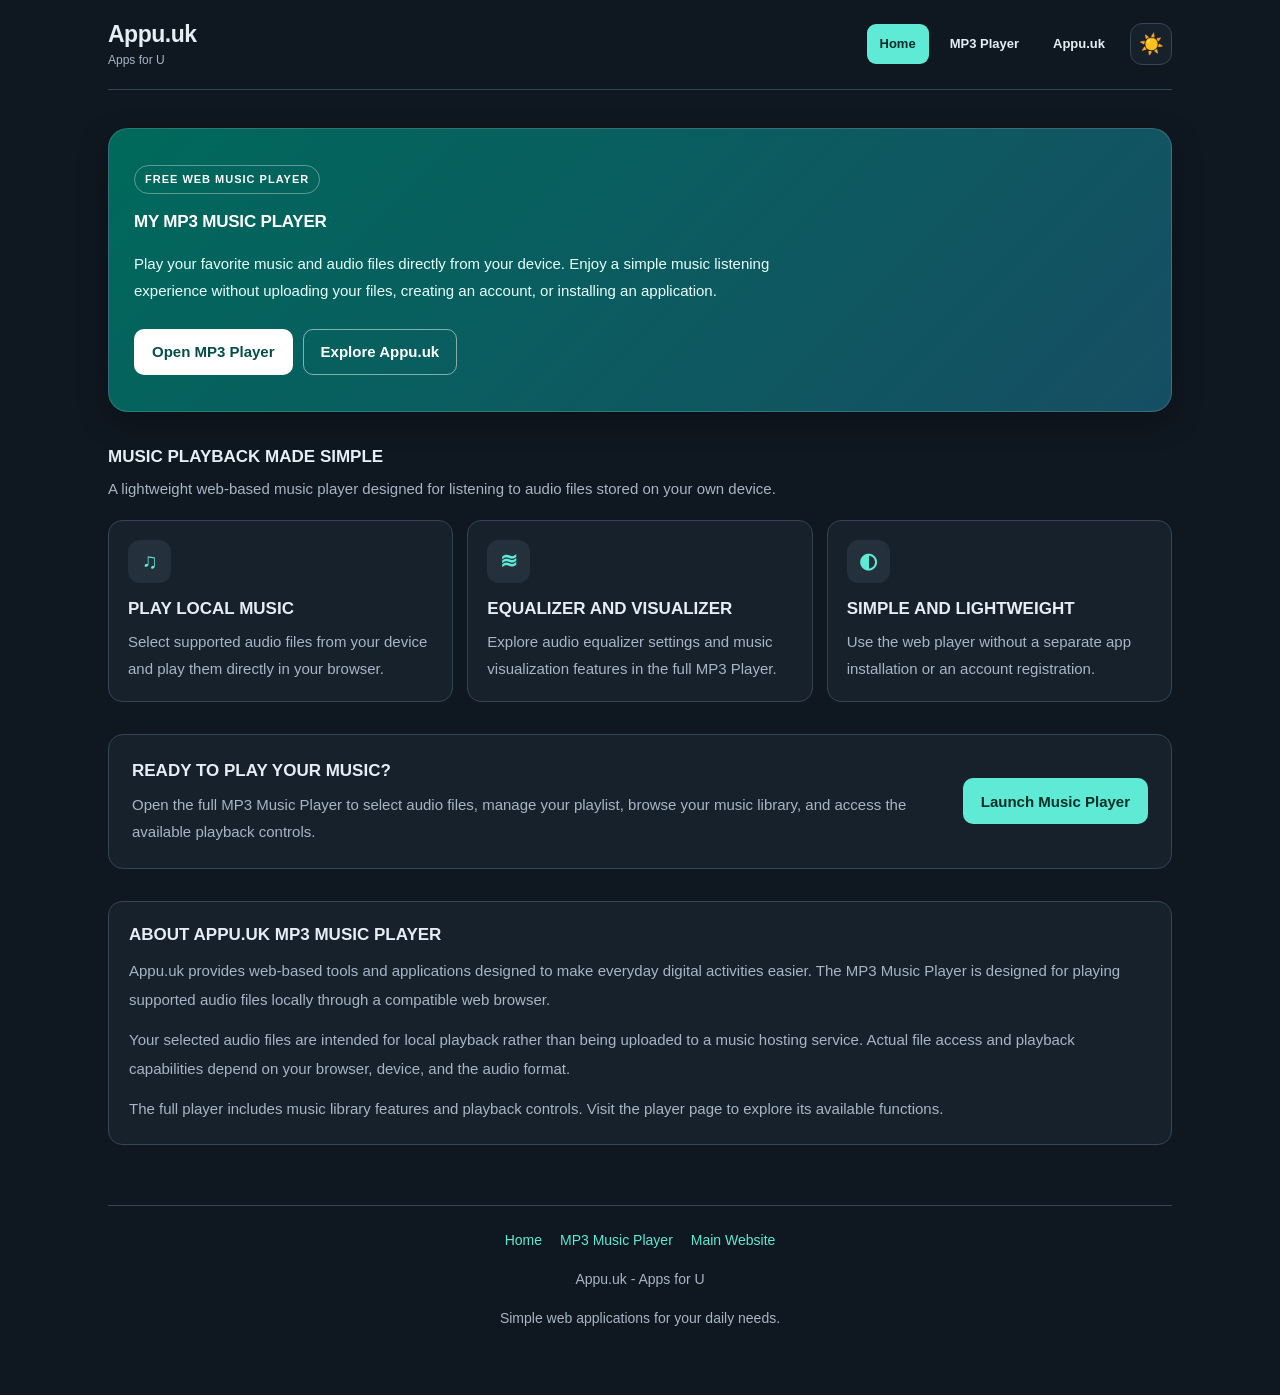
==== commit 5935288a: "Update index.html" ====
--- a/index.html
+++ b/index.html
@@ -346,7 +346,7 @@
       padding: 11px 17px;
       border: 1px solid transparent;
       border-radius: 10px;
-      font-size: 14px;
+      font-size: 15px;
       font-weight: 700;
       line-height: 1.4;
       text-align: center;
@@ -510,13 +510,13 @@
       padding: 22px 0 15px;
       border-top: 1px solid var(--amp-line);
       color: var(--amp-muted);
-      font-size: 12px;
+      font-size: 14px;
       line-height: 1.8;
       text-align: center;
     }
 
     .appu-footer p {
-      font-size: 12px;
+      font-size: 14px;
     }
 
     .appu-footer-links {
@@ -549,7 +549,7 @@
 
       .appu-nav-link {
         padding: 8px 9px;
-        font-size: 12px;
+        font-size: 15px;
       }
     }
 
@@ -616,7 +616,7 @@
       .appu-feature p,
       .appu-player-card p,
       .appu-info p {
-        font-size: 14px;
+        font-size: 15px;
       }
 
       .appu-feature-grid {
@@ -677,7 +677,7 @@
         height: 100%;
 
         color: var(--amp-text);
-        font-size: 11px;
+        font-size: 14px;
         font-weight: 700;
         line-height: 1.3;
         text-decoration: none;
